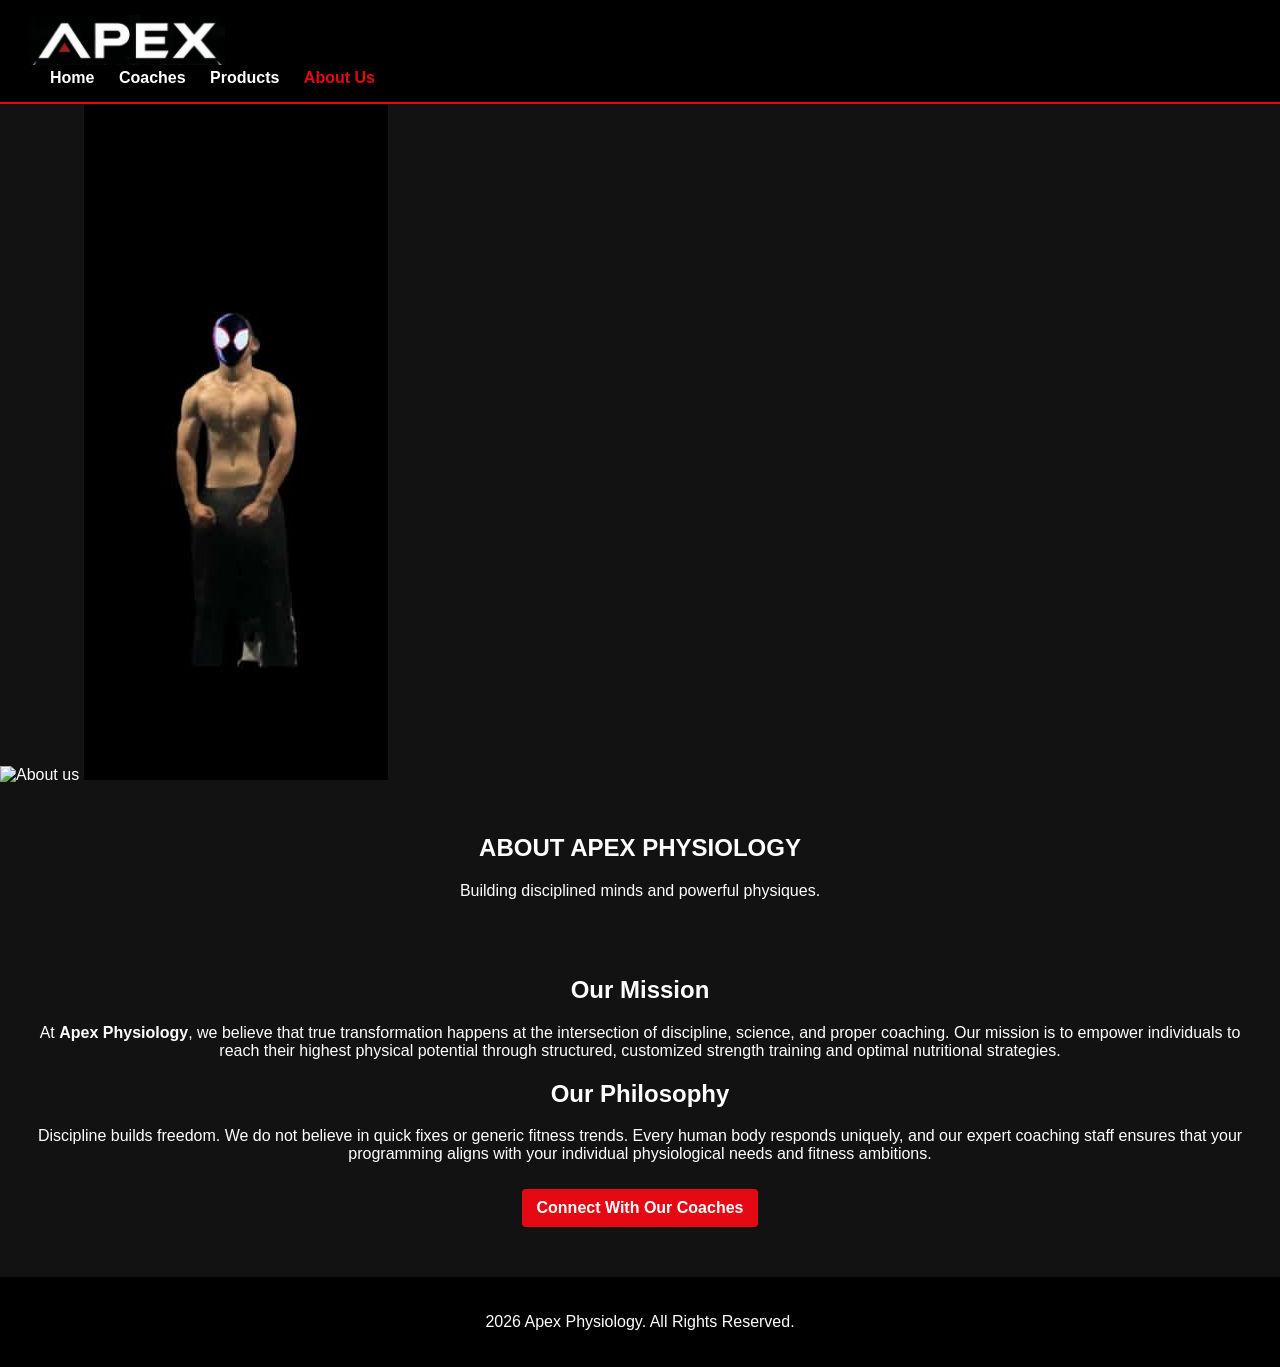
==== about.html @ 14a626ae "update apex" ====
<!DOCTYPE html>
<html lang="en">
<head>
    <meta charset="UTF-8">
    <meta name="viewport" content="width=device-width, initial-scale=1.0">
    <title>Apex Physiology | About Us</title>
    <link rel="stylesheet" href="style.css">
</head>
<body>

    <!-- Header Section -->
    <header class="header">
        <div class="header-container">
            <a href="index.html" class="logo-link">
              <img src="images/logo.png" alt="Apex Logo" class="logo">
            </a>
            <nav class="nav-menu">
                <a href="index.html" class="nav-link">Home</a>
                <a href="coaches.html" class="nav-link">Coaches</a>
                <a href="products.html" class="nav-link">Products</a>
                <a href="about.html" class="nav-link active">About Us</a>
            </nav>
        </div>
    </header>

<img src="images/chad.webp" alt="About us" class="us1">
<img src="images/jeff.jpg" alt="about us" class="us">
    <section class="page-title-section">
        <h1>ABOUT APEX PHYSIOLOGY</h1>
        <p>Building disciplined minds and powerful physiques.</p>
    </section>

    <!-- About Content Section -->
    <section class="section container">
        <div class="about-card">
            <h2>Our Mission</h2>
            <p>At <strong>Apex Physiology</strong>, we believe that true transformation happens at the intersection of discipline, science, and proper coaching. Our mission is to empower individuals to reach their highest physical potential through structured, customized strength training and optimal nutritional strategies.</p>
            
            <h2>Our Philosophy</h2>
            <p>Discipline builds freedom. We do not believe in quick fixes or generic fitness trends. Every human body responds uniquely, and our expert coaching staff ensures that your programming aligns with your individual physiological needs and fitness ambitions.</p>

            <div class="about-action">
                <a href="coaches.html" class="btn btn-primary">Connect With Our Coaches</a>
            </div>
        </div>
    </section>

    <!-- Footer -->
    <footer class="footer">
        <p>2026 Apex Physiology. All Rights Reserved.</p>
    </footer>

</body>
</html>
---- style.css ----
/* Basic page setup */
body {
    margin: 0;
    font-family: Arial, sans-serif;
    background-color: #121212;
    color: #ffffff;
}

/* Header & Menu */
header {
    background-color: #000000;
    padding: 15px 30px;
    display: flex;
    justify-content: space-between;
    align-items: center;
    border-bottom: 2px solid #e50914;
}

.logo {
    height: 50px;
}

nav a {
    color: white;
    text-decoration: none;
    margin-left: 20px;
    font-weight: bold;
}

nav a:hover, nav a.active {
    color: #e50914;
}

/* Banner section */
.hero {
    text-align: center;
    padding-bottom: 50px;
    
}

.banner {
    width: 100%;
    height: auto;
    display: block;
}

/* Titles & Text boxes */
.title-box {
    text-align: center;
    padding: 30px 10px 10px 10px;
}

.content {
    max-width: 800px;
    margin: 30px auto;
    padding: 20px;
    background-color: #1e1e1e;
    border-radius: 8px;
    text-align: center;
}

/* Grid layout for Cards */
.grid {
    display: flex;
    flex-wrap: wrap;
    justify-content: center;
    gap: 20px;
    padding: 20px;
}

.card {
    background-color: #1e1e1e;
    border: 1px solid #333333;
    border-radius: 8px;
    width: 250px;
    padding: 15px;
    text-align: center;
}

.card img {
    width: 100%;
    height: 200px;
    object-fit: cover;
    border-radius: 6px;
}

.tag {
    color: #e50914;
    font-size: 0.9em;
    font-weight: bold;
}

/* Buttons */
.btn, button {
    background-color: #e50914;
    color: white;
    border: none;
    padding: 10px 15px;
    border-radius: 4px;
    text-decoration: none;
    cursor: pointer;
    font-weight: bold;
    display: inline-block;
    margin-top: 10px;
}

button:hover, .btn:hover {
    background-color: #b80710;
}

/* Footer */
footer {
    text-align: center;
    padding: 20px;
    background-color: #000000;
    margin-top: 40px;
}
.about-card {
    text-align: center;
    padding: 30px 20px 10px 20px;
}
.page-title-section {
    text-align: center;
    padding: 30px 10px 10px 10px;
}
/* ABOUT US SECTION */
.about-section {
    background: #111;
    color: white;
    padding: 80px 8%;
    text-align: center;
}

.about-section h1 {
    font-size: 40px;
    margin-bottom: 10px;
}

.about-subtitle {
    color: #aaa;
    margin-bottom: 40px;
}

/* TWO BORDERED BOXES */
.about-container {
    display: flex;
    justify-content: center;
    gap: 30px;
    max-width: 1000px;
    margin: auto;
}

/* BOX DESIGN */
.about-box {
    flex: 1;
    padding: 30px;
    border: 2px solid #444;
    border-radius: 10px;
    background: #1b1b1b;
    text-align: left;
    transition: 0.3s;
}

/* HOVER EFFECT */
.about-box:hover {
    border-color: white;
    transform: translateY(-5px);
}

/* BOX HEADINGS */
.about-box h2 {
    font-size: 25px;
    margin-bottom: 15px;
}

/* BOX INFORMATION */
.about-box p {
    color: #ccc;
    font-size: 16px;
    line-height: 1.8;
}

/* MOBILE RESPONSIVE */
@media (max-width: 700px) {
    .about-container {
        flex-direction: column;
    }

    .about-section h1 {
        font-size: 30px;
    }
}
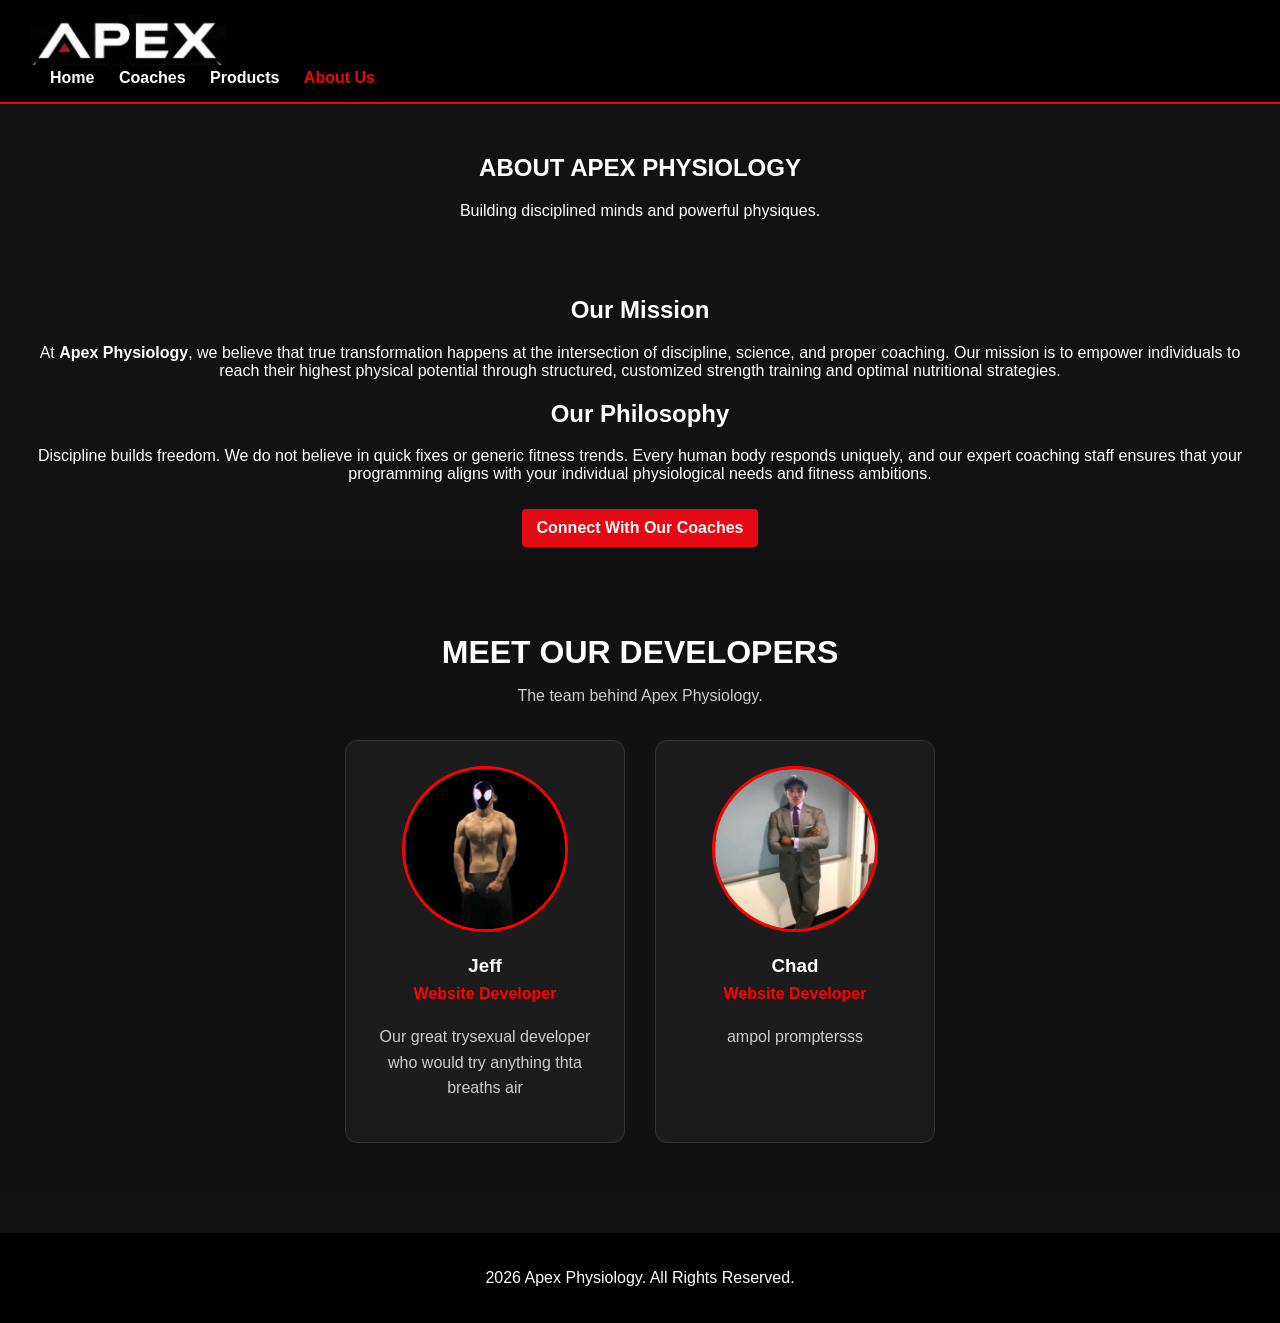
==== commit ec3dc349: "update apex" ====
--- a/about.html
+++ b/about.html
@@ -23,8 +23,7 @@
         </div>
     </header>
 
-<img src="images/chad.webp" alt="About us" class="us1">
-<img src="images/jeff.jpg" alt="about us" class="us">
+
     <section class="page-title-section">
         <h1>ABOUT APEX PHYSIOLOGY</h1>
         <p>Building disciplined minds and powerful physiques.</p>
@@ -45,6 +44,39 @@
         </div>
     </section>
 
+
+<!-- Developers Section -->
+<section class="developers-section">
+    <h2>MEET OUR DEVELOPERS</h2>
+    <p class="developers-subtitle">
+        The team behind Apex Physiology.
+    </p>
+
+    <div class="developers-container">
+
+        <!-- JEFF -->
+        <div class="developer-card">
+            <img src="images/jeff.jpg" alt="Jeff">
+            <h3>Jeff</h3>
+            <h4>Website Developer</h4>
+            <p>
+                Our great trysexual developer who would try anything thta breaths air
+            </p>
+        </div>
+
+        <!-- CHAD -->
+        <div class="developer-card">
+            <img src="images/Chad.webp" alt="Chad">
+            <h3>Chad</h3>
+            <h4>Website Developer</h4>
+            <p>
+                ampol promptersss
+            </p>
+        </div>
+
+    </div>
+</section>
+
     <!-- Footer -->
     <footer class="footer">
         <p>2026 Apex Physiology. All Rights Reserved.</p>
--- a/style.css
+++ b/style.css
@@ -189,4 +189,77 @@
     .about-section h1 {
         font-size: 30px;
     }
-}+}
+
+/* DEVELOPERS SECTION */
+.developers-section {
+    background: #111;
+    color: white;
+    text-align: center;
+    padding: 50px 20px;
+}
+
+.developers-section h2 {
+    font-size: 32px;
+    margin-bottom: 10px;
+}
+
+.developers-subtitle {
+    color: #ccc;
+    margin-bottom: 35px;
+}
+
+.developers-container {
+    display: flex;
+    justify-content: center;
+    flex-wrap: wrap;
+    gap: 30px;
+}
+
+.developer-card {
+    background: #1c1c1c;
+    border: 1px solid #333;
+    border-radius: 12px;
+    width: 280px;
+    padding: 25px;
+    box-sizing: border-box;
+    transition: 0.3s;
+}
+
+.developer-card:hover {
+    border-color: red;
+    transform: translateY(-5px);
+}
+
+.developer-card img {
+    width: 160px;
+    height: 160px;
+    object-fit: cover;
+    border-radius: 50%;
+    border: 3px solid red;
+}
+
+.developer-card h3 {
+    margin-bottom: 8px;
+}
+
+.developer-card h4 {
+    color: red;
+    margin-top: 0;
+}
+
+.developer-card p {
+    color: #ccc;
+    line-height: 1.6;
+}
+
+@media (max-width: 600px) {
+    .developers-container {
+        flex-direction: column;
+        align-items: center;
+    }
+
+    .developer-card {
+        max-width: 100%;
+    }
+}
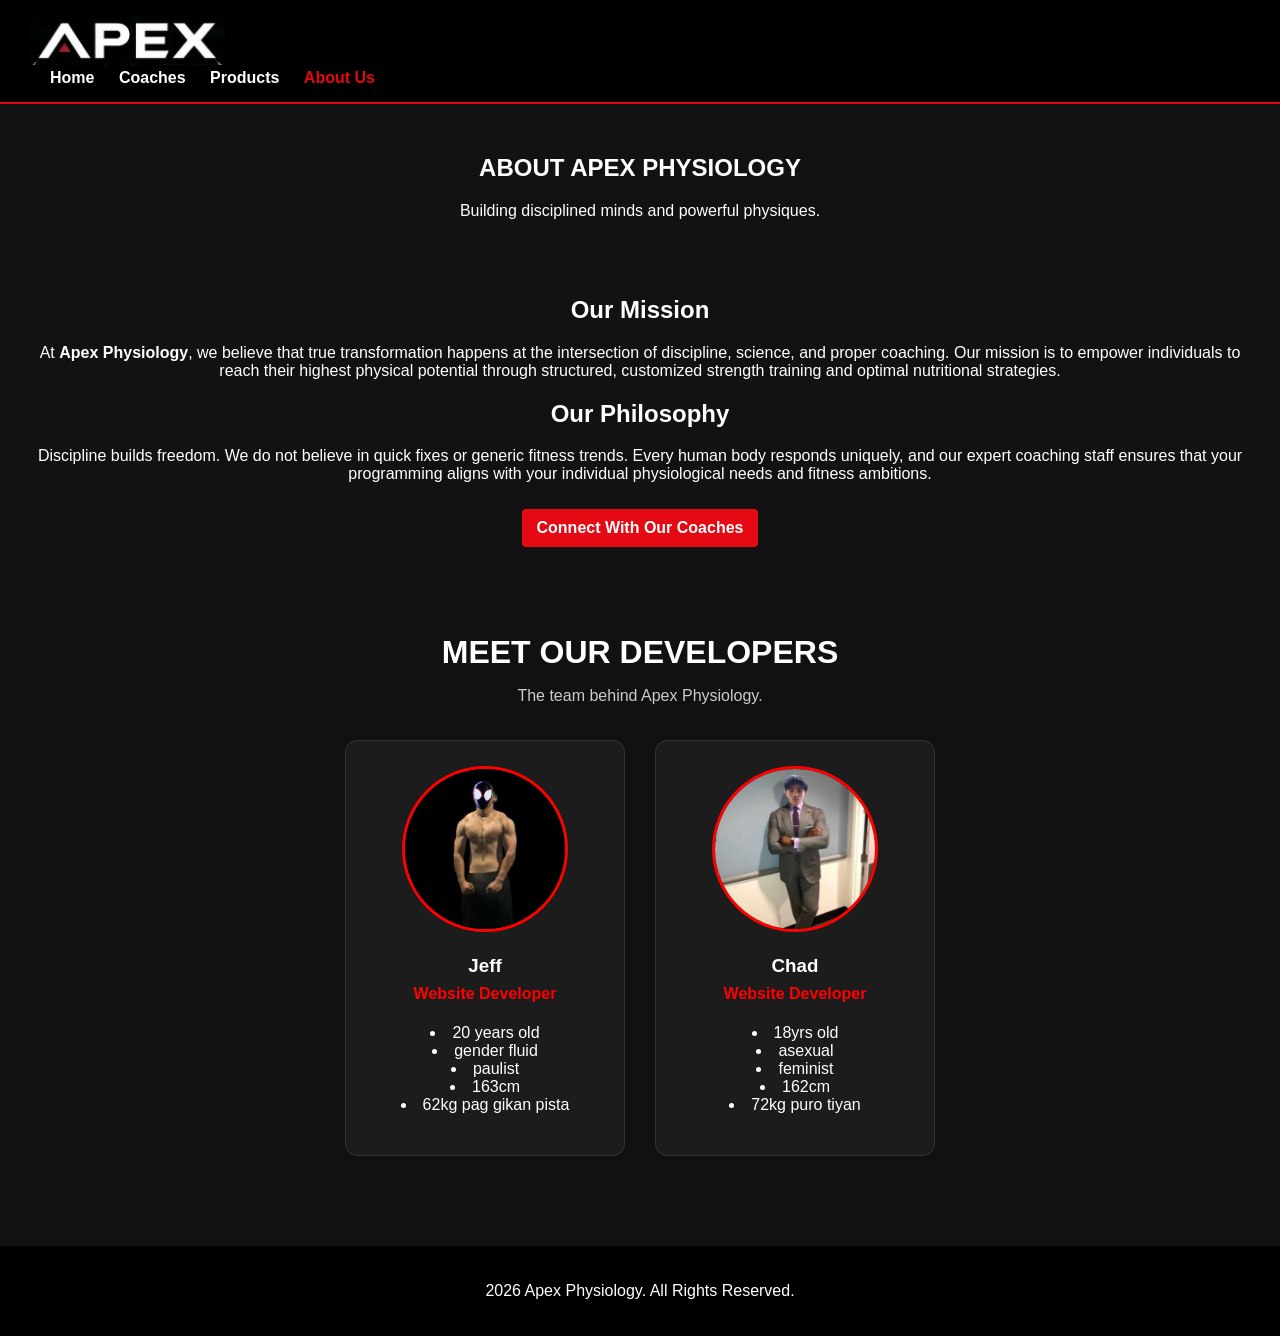
==== commit 4bf4f211: "update apex" ====
--- a/about.html
+++ b/about.html
@@ -60,7 +60,11 @@
             <h3>Jeff</h3>
             <h4>Website Developer</h4>
             <p>
-                Our great trysexual developer who would try anything thta breaths air
+                <li>20 years old
+                <li>gender fluid
+                <li>paulist
+                <li>163cm
+                <li>62kg pag gikan pista
             </p>
         </div>
 
@@ -70,7 +74,11 @@
             <h3>Chad</h3>
             <h4>Website Developer</h4>
             <p>
-                ampol promptersss
+               <li>18yrs old
+                <li>asexual
+                <li>feminist
+                <li>162cm
+                <li>72kg puro tiyan
             </p>
         </div>
 
--- a/style.css
+++ b/style.css
@@ -263,3 +263,9 @@
         max-width: 100%;
     }
 }
+.product-img {
+    width: 100%;
+    height: 200px;
+    object-fit: contain;
+    margin-bottom: 10px;
+}
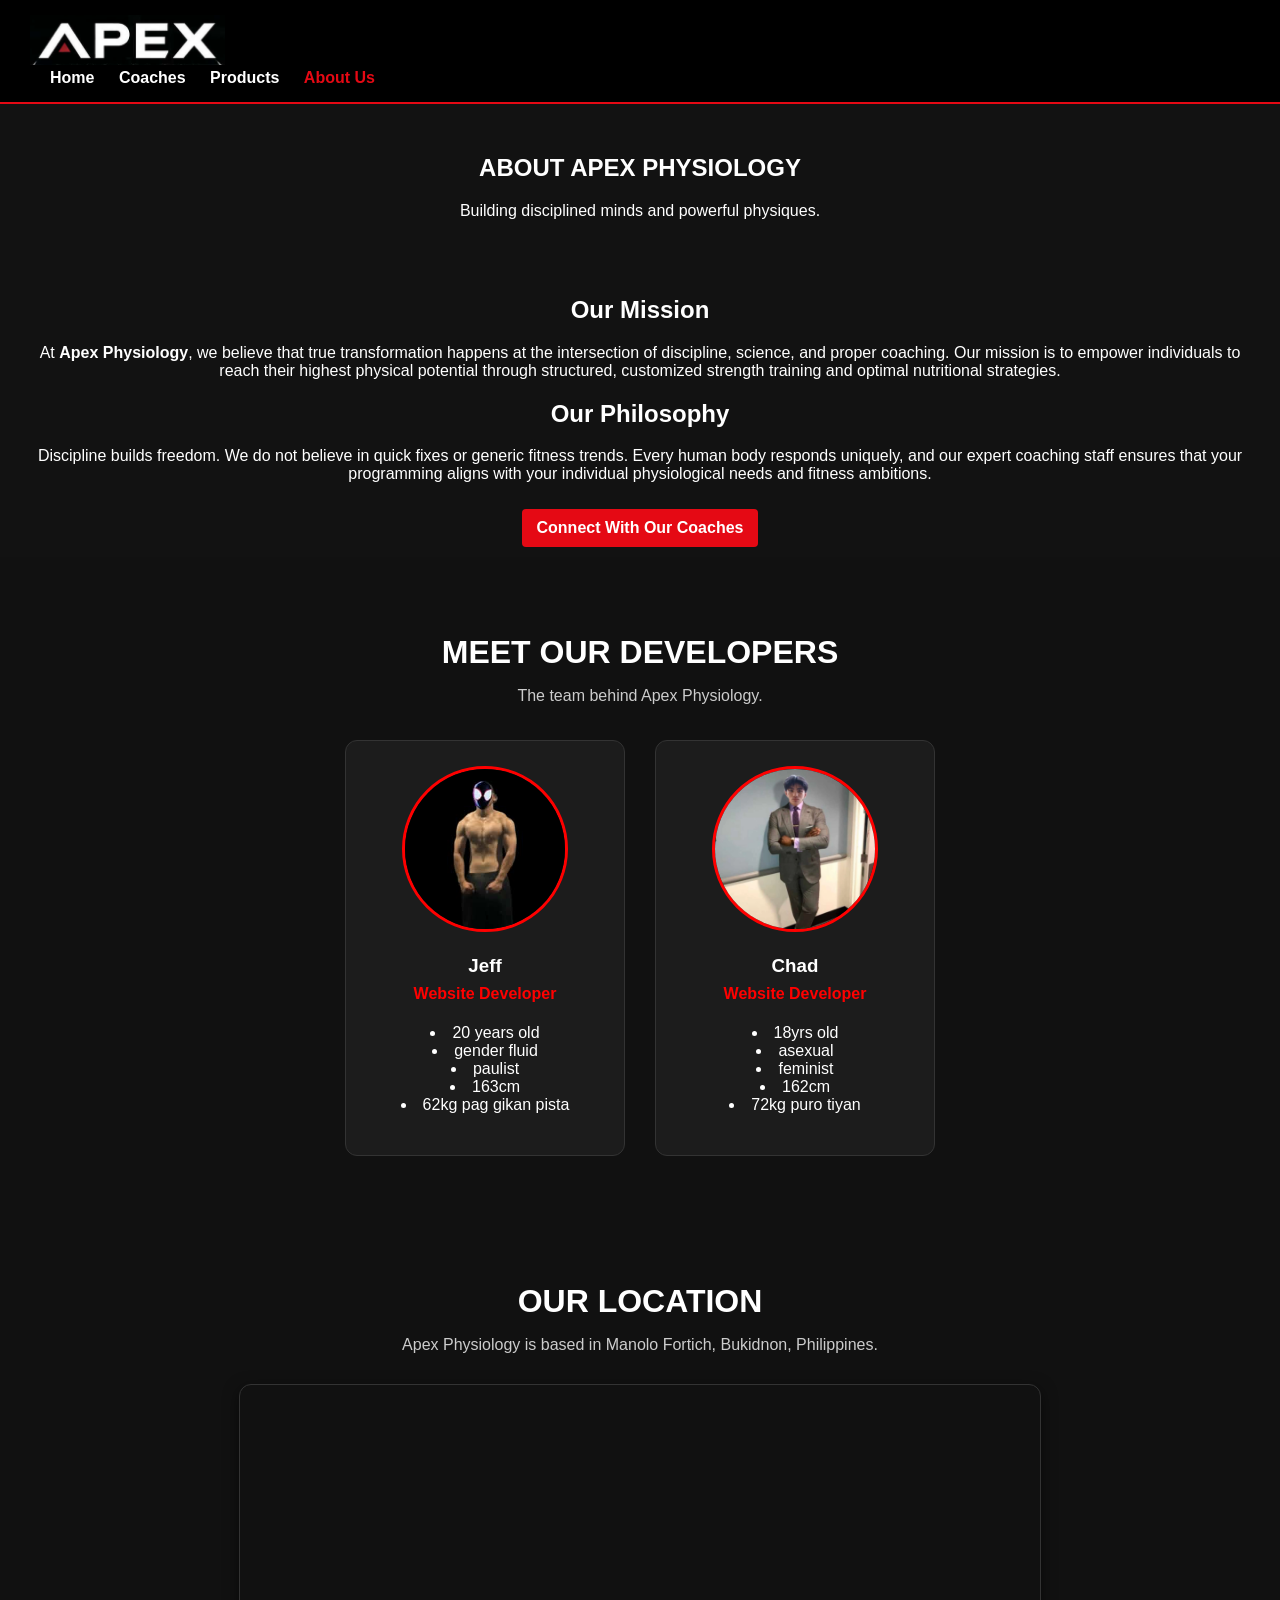
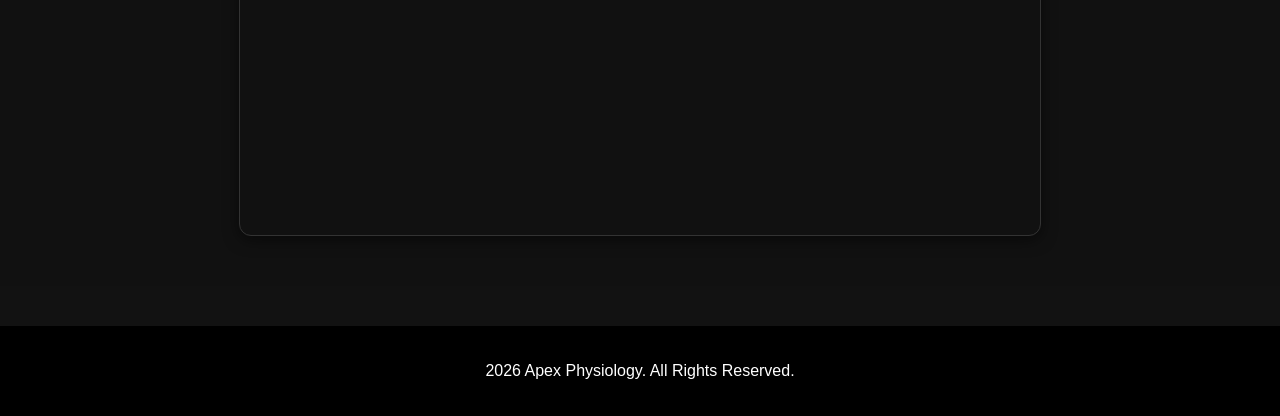
==== commit 9952cb8a: "update apex" ====
--- a/about.html
+++ b/about.html
@@ -45,45 +45,55 @@
     </section>
 
 
-<!-- Developers Section -->
-<section class="developers-section">
-    <h2>MEET OUR DEVELOPERS</h2>
-    <p class="developers-subtitle">
-        The team behind Apex Physiology.
-    </p>
+    <!-- Developers Section -->
+    <section class="developers-section">
+        <h2>MEET OUR DEVELOPERS</h2>
+        <p class="developers-subtitle">
+            The team behind Apex Physiology.
+        </p>
 
-    <div class="developers-container">
+        <div class="developers-container">
 
-        <!-- JEFF -->
-        <div class="developer-card">
-            <img src="images/jeff.jpg" alt="Jeff">
-            <h3>Jeff</h3>
-            <h4>Website Developer</h4>
-            <p>
-                <li>20 years old
-                <li>gender fluid
-                <li>paulist
-                <li>163cm
-                <li>62kg pag gikan pista
-            </p>
+            <!-- JEFF -->
+            <div class="developer-card">
+                <img src="images/jeff.jpg" alt="Jeff">
+                <h3>Jeff</h3>
+                <h4>Website Developer</h4>
+                <p>
+                    <li>20 years old
+                    <li>gender fluid
+                    <li>paulist
+                    <li>163cm
+                    <li>62kg pag gikan pista
+                </p>
+            </div>
+
+            <!-- CHAD -->
+            <div class="developer-card">
+                <img src="images/Chad.webp" alt="Chad">
+                <h3>Chad</h3>
+                <h4>Website Developer</h4>
+                <p>
+                   <li>18yrs old
+                    <li>asexual
+                    <li>feminist
+                    <li>162cm
+                    <li>72kg puro tiyan
+                </p>
+            </div>
+
         </div>
+    </section>
 
-        <!-- CHAD -->
-        <div class="developer-card">
-            <img src="images/Chad.webp" alt="Chad">
-            <h3>Chad</h3>
-            <h4>Website Developer</h4>
-            <p>
-               <li>18yrs old
-                <li>asexual
-                <li>feminist
-                <li>162cm
-                <li>72kg puro tiyan
-            </p>
+    <!-- Location Section -->
+    <section class="location-section">
+        <h2>OUR LOCATION</h2>
+        <p class="location-subtitle">Apex Physiology is based in Manolo Fortich, Bukidnon, Philippines.</p>
+
+        <div class="map-container">
+            <iframe src="https://www.google.com/maps/embed?pb=!1m14!1m12!1m3!1d1573.5507655782055!2d124.8247286255242!3d8.33554382324705!2m3!1f0!2f0!3f0!3m2!1i1024!2i768!4f13.1!5e1!3m2!1sen!2sph!4v1792321482852!5m2!1sen!2sph" width="600" height="450" style="border:0;" allowfullscreen="" loading="lazy" referrerpolicy="strict-origin-when-cross-origin"></iframe>
         </div>
-
-    </div>
-</section>
+    </section>
 
     <!-- Footer -->
     <footer class="footer">
--- a/style.css
+++ b/style.css
@@ -269,3 +269,36 @@
     object-fit: contain;
     margin-bottom: 10px;
 }
+/* LOCATION SECTION */
+.location-section {
+    background: #111;
+    color: white;
+    text-align: center;
+    padding: 50px 20px;
+}
+
+.location-section h2 {
+    font-size: 32px;
+    margin-bottom: 10px;
+}
+
+.location-subtitle {
+    color: #ccc;
+    margin-bottom: 30px;
+    font-size: 16px;
+}
+
+.map-container {
+    max-width: 800px;
+    margin: 0 auto;
+    border-radius: 12px;
+    overflow: hidden;
+    border: 1px solid #333;
+    box-shadow: 0 4px 15px rgba(0, 0, 0, 0.5);
+}
+
+.map-container iframe {
+    width: 100%;
+    height: 450px;
+    display: block;
+}
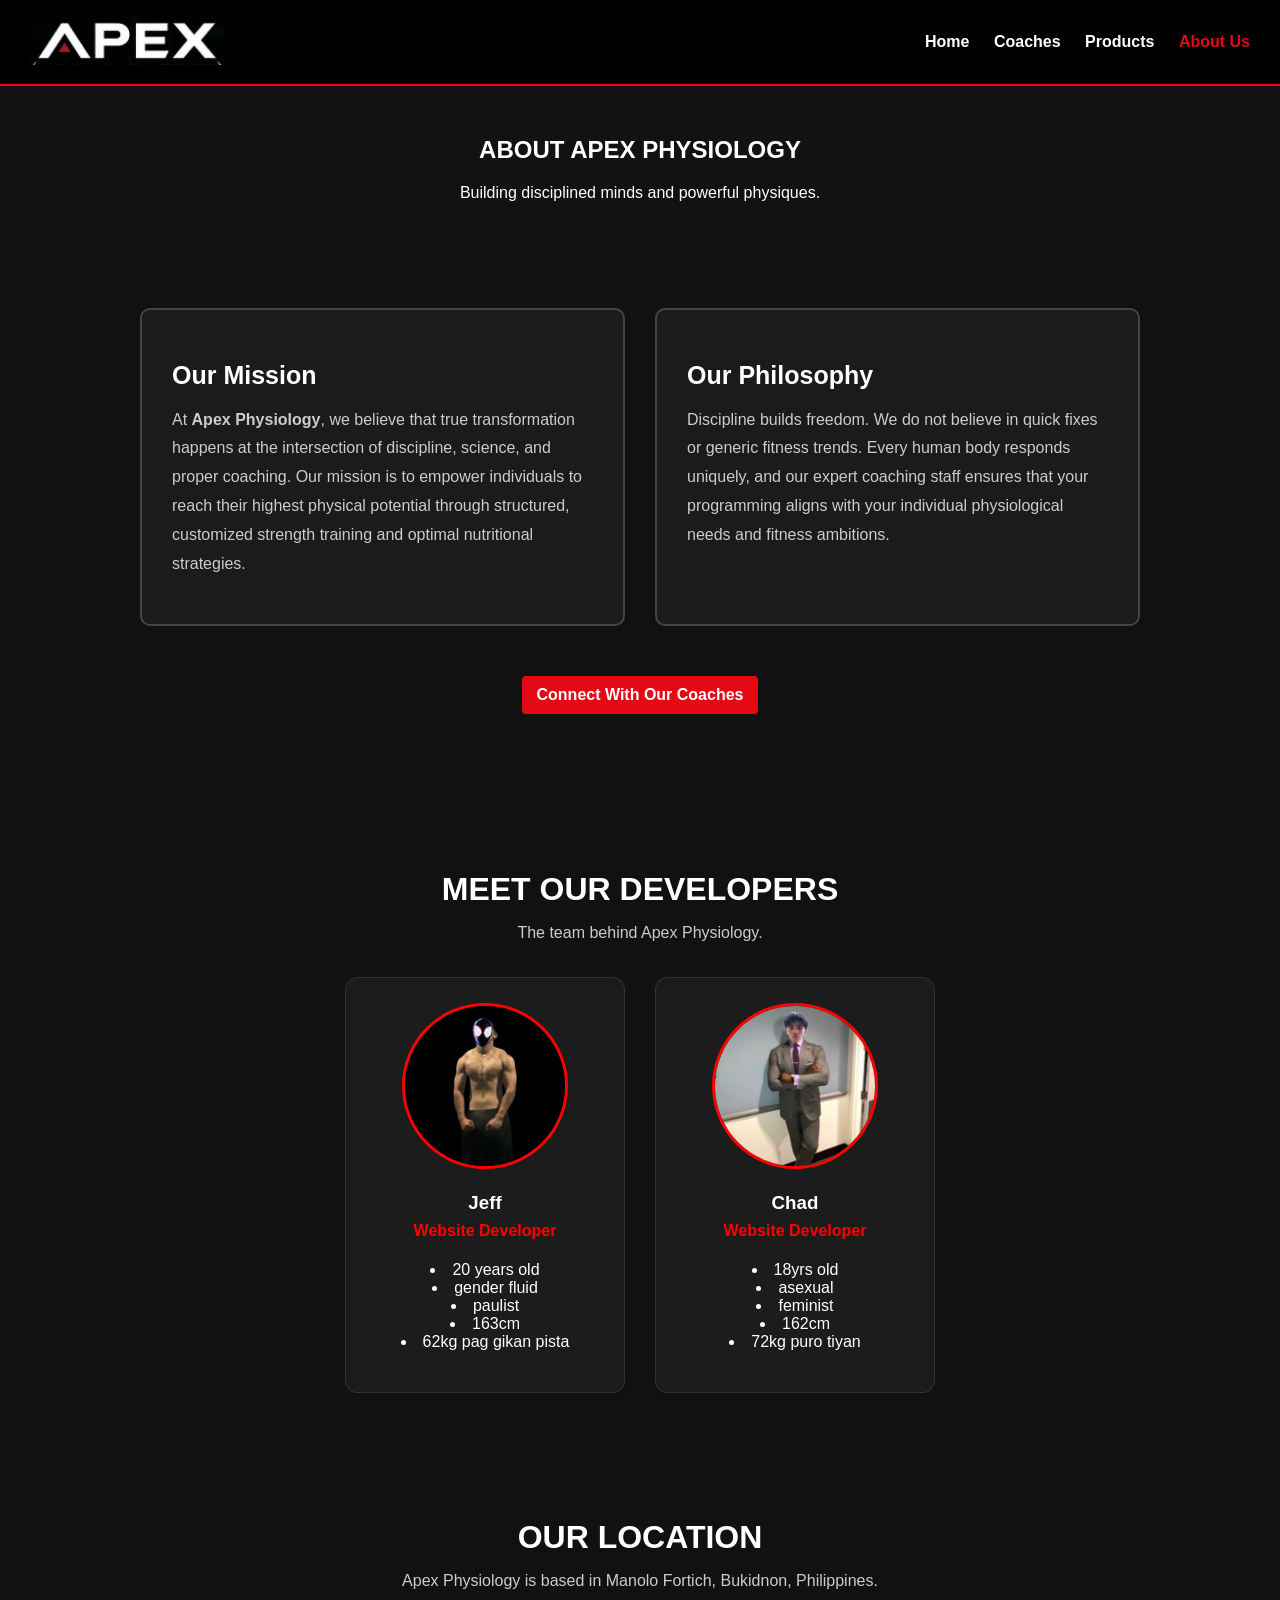
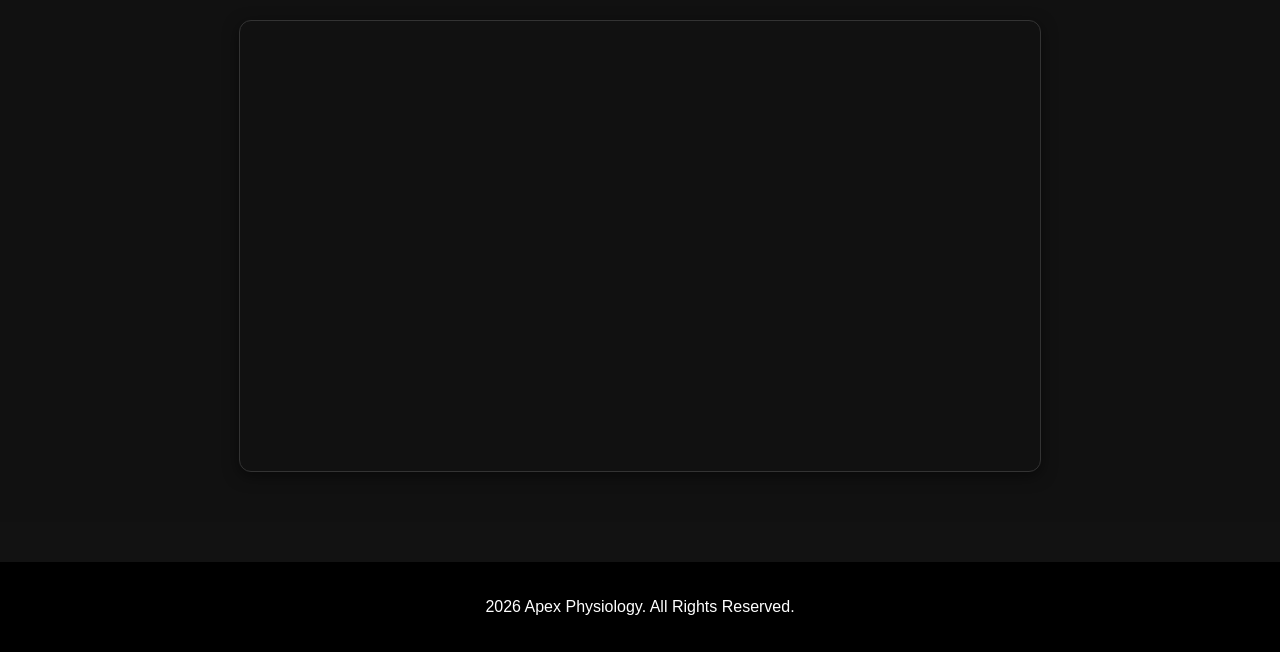
==== commit 2fb73f77: "Refactor about.html structure and stylingadd" ====
--- a/about.html
+++ b/about.html
@@ -9,41 +9,44 @@
 <body>
 
     <!-- Header Section -->
-    <header class="header">
-        <div class="header-container">
-            <a href="index.html" class="logo-link">
-              <img src="images/logo.png" alt="Apex Logo" class="logo">
-            </a>
-            <nav class="nav-menu">
-                <a href="index.html" class="nav-link">Home</a>
-                <a href="coaches.html" class="nav-link">Coaches</a>
-                <a href="products.html" class="nav-link">Products</a>
-                <a href="about.html" class="nav-link active">About Us</a>
-            </nav>
-        </div>
+    <header>
+        <a href="index.html">
+            <img src="images/logo.png" alt="Apex Logo" class="logo">
+        </a>
+        <nav>
+            <a href="index.html">Home</a>
+            <a href="coaches.html">Coaches</a>
+            <a href="products.html">Products</a>
+            <a href="about.html" class="active">About Us</a>
+        </nav>
     </header>
 
-
+    <!-- Page Title Section -->
     <section class="page-title-section">
         <h1>ABOUT APEX PHYSIOLOGY</h1>
         <p>Building disciplined minds and powerful physiques.</p>
     </section>
 
     <!-- About Content Section -->
-    <section class="section container">
-        <div class="about-card">
-            <h2>Our Mission</h2>
-            <p>At <strong>Apex Physiology</strong>, we believe that true transformation happens at the intersection of discipline, science, and proper coaching. Our mission is to empower individuals to reach their highest physical potential through structured, customized strength training and optimal nutritional strategies.</p>
+    <section class="about-section">
+        <div class="about-container">
+            <!-- Mission Box -->
+            <div class="about-box">
+                <h2>Our Mission</h2>
+                <p>At <strong>Apex Physiology</strong>, we believe that true transformation happens at the intersection of discipline, science, and proper coaching. Our mission is to empower individuals to reach their highest physical potential through structured, customized strength training and optimal nutritional strategies.</p>
+            </div>
             
-            <h2>Our Philosophy</h2>
-            <p>Discipline builds freedom. We do not believe in quick fixes or generic fitness trends. Every human body responds uniquely, and our expert coaching staff ensures that your programming aligns with your individual physiological needs and fitness ambitions.</p>
-
-            <div class="about-action">
-                <a href="coaches.html" class="btn btn-primary">Connect With Our Coaches</a>
+            <!-- Philosophy Box -->
+            <div class="about-box">
+                <h2>Our Philosophy</h2>
+                <p>Discipline builds freedom. We do not believe in quick fixes or generic fitness trends. Every human body responds uniquely, and our expert coaching staff ensures that your programming aligns with your individual physiological needs and fitness ambitions.</p>
             </div>
         </div>
+
+        <div style="margin-top: 40px; text-align: center;">
+            <a href="coaches.html" class="btn">Connect With Our Coaches</a>
+        </div>
     </section>
-
 
     <!-- Developers Section -->
     <section class="developers-section">
@@ -60,11 +63,11 @@
                 <h3>Jeff</h3>
                 <h4>Website Developer</h4>
                 <p>
-                    <li>20 years old
-                    <li>gender fluid
-                    <li>paulist
-                    <li>163cm
-                    <li>62kg pag gikan pista
+                    <li>20 years old</li>
+                    <li>gender fluid</li>
+                    <li>paulist</li>
+                    <li>163cm</li>
+                    <li>62kg pag gikan pista</li>
                 </p>
             </div>
 
@@ -74,11 +77,11 @@
                 <h3>Chad</h3>
                 <h4>Website Developer</h4>
                 <p>
-                   <li>18yrs old
-                    <li>asexual
-                    <li>feminist
-                    <li>162cm
-                    <li>72kg puro tiyan
+                    <li>18yrs old</li>
+                    <li>asexual</li>
+                    <li>feminist</li>
+                    <li>162cm</li>
+                    <li>72kg puro tiyan</li>
                 </p>
             </div>
 
@@ -96,9 +99,9 @@
     </section>
 
     <!-- Footer -->
-    <footer class="footer">
+    <footer>
         <p>2026 Apex Physiology. All Rights Reserved.</p>
     </footer>
 
 </body>
-</html>+</html>
